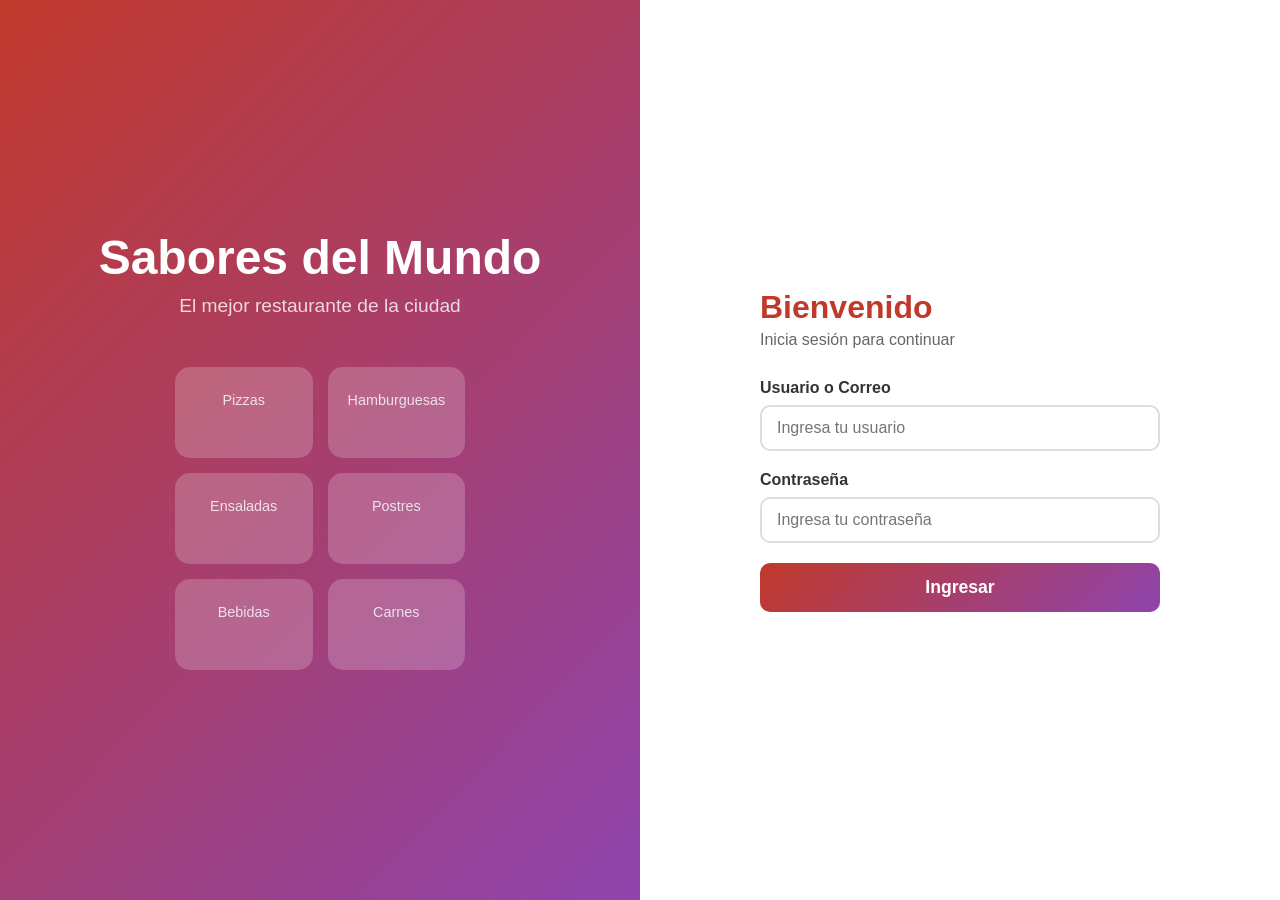
==== pages/dashboard.html @ 86a3babf "Nathalia Osorio [codigos de js y html]" ====
<!DOCTYPE html>
<html lang="es">
<head>
    <meta charset="UTF-8">
    <meta name="viewport" content="width=device-width, initial-scale=1.0">
    <title>Sabores del Mundo - Dashboard</title>
    <link rel="stylesheet" href="../css/styles.css">
</head>
<body>

    <!-- Navbar -->
    <nav class="navbar">
        <a class="navbar-brand" href="dashboard.html">Sabores del Mundo</a>
        <ul class="navbar-nav">
            <li><a href="dashboard.html" class="active">Inicio</a></li>
            <li><a href="mesas.html">Mesas</a></li>
            <li><a href="reservas.html">Reservas</a></li>
            <li><a href="productos.html">Productos</a></li>
            <li><a href="pedidos.html">Pedidos</a></li>
        </ul>
        <button class="btn-logout" onclick="logout()">Cerrar Sesión</button>
    </nav>

    <!-- Contenido principal -->
    <div class="main-content">
        <div class="page-header">
            <h2 id="bienvenida">Bienvenido</h2>
            <p>Panel de administración del restaurante</p>
        </div>

        <!-- Estadísticas -->
        <div class="dashboard-stats">
            <div class="stat-card">
                <div class="icon">🪑</div>
                <h3 id="totalMesas">0</h3>
                <p>Mesas disponibles</p>
            </div>
            <div class="stat-card">
                <div class="icon">📋</div>
                <h3 id="totalReservas">0</h3>
                <p>Reservas pendientes</p>
            </div>
            <div class="stat-card">
                <div class="icon">🍽️</div>
                <h3 id="totalProductos">0</h3>
                <p>Productos en menú</p>
            </div>
            <div class="stat-card">
                <div class="icon">🛒</div>
                <h3 id="totalPedidos">0</h3>
                <p>Pedidos activos</p>
            </div>
        </div>

        <!-- Accesos rápidos -->
        <div class="cards-grid">
            <div class="card" onclick="window.location.href='mesas.html'" style="cursor:pointer">
                <h3>Gestión de Mesas</h3>
                <p>Administra las mesas del restaurante, cambia estados y capacidades.</p>
            </div>
            <div class="card" onclick="window.location.href='reservas.html'" style="cursor:pointer">
                <h3>Gestión de Reservas</h3>
                <p>Registra y administra las reservas de los clientes.</p>
            </div>
            <div class="card" onclick="window.location.href='productos.html'" style="cursor:pointer">
                <h3>Gestión de Productos</h3>
                <p>Administra el menú del restaurante y sus categorías.</p>
            </div>
            <div class="card" onclick="window.location.href='pedidos.html'" style="cursor:pointer">
                <h3>Gestión de Pedidos</h3>
                <p>Registra y administra los pedidos de las mesas.</p>
            </div>
        </div>
    </div>

    <script src="../js/auth.js"></script>
    <script src="../js/dashboard.js"></script>
</body>
</html>
---- css/styles.css ----
/* Estilos generales */
* {
    margin: 0;
    padding: 0;
    box-sizing: border-box;
    font-family: 'Segoe UI', Tahoma, Geneva, Verdana, sans-serif;
}

body {
    background-color: #ffffff;
    min-height: 100vh;
}

/* Animaciones */
@keyframes fadeIn {
    from { opacity: 0; transform: translateY(-20px); }
    to { opacity: 1; transform: translateY(0); }
}

@keyframes slideIn {
    from { opacity: 0; transform: translateX(-30px); }
    to { opacity: 1; transform: translateX(0); }
}

@keyframes pulse {
    0% { transform: scale(1); }
    50% { transform: scale(1.05); }
    100% { transform: scale(1); }
}

@keyframes float {
    0% { transform: translateY(0px); }
    50% { transform: translateY(-10px); }
    100% { transform: translateY(0px); }
}

@keyframes spin {
    from { transform: rotate(0deg); }
    to { transform: rotate(360deg); }
}

/* Login */
.login-container {
    display: flex;
    min-height: 100vh;
}

.login-left {
    flex: 1;
    background: linear-gradient(135deg, #c0392b, #8e44ad);
    display: flex;
    flex-direction: column;
    justify-content: center;
    align-items: center;
    padding: 40px;
    animation: fadeIn 1s ease;
}

.login-left h1 {
    color: white;
    font-size: 3rem;
    text-align: center;
    margin-bottom: 10px;
    animation: float 3s ease-in-out infinite;
}

.login-left p {
    color: rgba(255,255,255,0.8);
    font-size: 1.2rem;
    text-align: center;
    margin-bottom: 30px;
}

.food-grid {
    display: grid;
    grid-template-columns: repeat(2, 1fr);
    gap: 15px;
    margin-top: 20px;
}

.food-item {
    background: rgba(255,255,255,0.2);
    border-radius: 15px;
    padding: 20px;
    text-align: center;
    color: white;
    font-size: 2rem;
    animation: pulse 2s ease-in-out infinite;
    cursor: pointer;
    transition: transform 0.3s;
}

.food-item:hover {
    transform: scale(1.1);
    background: rgba(255,255,255,0.3);
}

.food-item p {
    font-size: 0.9rem;
    margin-top: 5px;
}

.login-right {
    flex: 1;
    display: flex;
    justify-content: center;
    align-items: center;
    padding: 40px;
    animation: slideIn 1s ease;
}

.login-box {
    width: 100%;
    max-width: 400px;
}

.login-box h2 {
    color: #c0392b;
    font-size: 2rem;
    margin-bottom: 5px;
}

.login-box p {
    color: #666;
    margin-bottom: 30px;
}

.form-group {
    margin-bottom: 20px;
}

.form-group label {
    display: block;
    color: #333;
    font-weight: 600;
    margin-bottom: 8px;
}

.form-group input {
    width: 100%;
    padding: 12px 15px;
    border: 2px solid #ddd;
    border-radius: 10px;
    font-size: 1rem;
    transition: border-color 0.3s;
    outline: none;
}

.form-group input:focus {
    border-color: #c0392b;
}

.btn-primary {
    width: 100%;
    padding: 14px;
    background: linear-gradient(135deg, #c0392b, #8e44ad);
    color: white;
    border: none;
    border-radius: 10px;
    font-size: 1.1rem;
    font-weight: 600;
    cursor: pointer;
    transition: transform 0.3s, box-shadow 0.3s;
    animation: pulse 2s ease-in-out infinite;
}

.btn-primary:hover {
    transform: translateY(-2px);
    box-shadow: 0 5px 15px rgba(192, 57, 43, 0.4);
}

/* Mensajes */
.mensaje-exito {
    background: #2ecc71;
    color: white;
    padding: 12px;
    border-radius: 10px;
    margin-bottom: 15px;
    animation: fadeIn 0.5s ease;
    text-align: center;
}

.mensaje-error {
    background: #e74c3c;
    color: white;
    padding: 12px;
    border-radius: 10px;
    margin-bottom: 15px;
    animation: fadeIn 0.5s ease;
    text-align: center;
}

/* Navbar */
.navbar {
    background: linear-gradient(135deg, #c0392b, #8e44ad);
    padding: 15px 30px;
    display: flex;
    justify-content: space-between;
    align-items: center;
    box-shadow: 0 2px 10px rgba(0,0,0,0.2);
    position: sticky;
    top: 0;
    z-index: 100;
}

.navbar-brand {
    color: white;
    font-size: 1.5rem;
    font-weight: 700;
    text-decoration: none;
}

.navbar-nav {
    display: flex;
    gap: 10px;
    list-style: none;
}

.navbar-nav a {
    color: rgba(255,255,255,0.8);
    text-decoration: none;
    padding: 8px 15px;
    border-radius: 8px;
    transition: all 0.3s;
    font-weight: 500;
}

.navbar-nav a:hover, .navbar-nav a.active {
    background: rgba(255,255,255,0.2);
    color: white;
}

.btn-logout {
    background: #f39c12;
    color: white;
    border: none;
    padding: 8px 20px;
    border-radius: 8px;
    cursor: pointer;
    font-weight: 600;
    transition: all 0.3s;
}

.btn-logout:hover {
    background: #e67e22;
    transform: translateY(-2px);
}

/* Contenido principal */
.main-content {
    padding: 30px;
    animation: fadeIn 0.5s ease;
}

.page-header {
    margin-bottom: 25px;
}

.page-header h2 {
    color: #c0392b;
    font-size: 1.8rem;
}

.page-header p {
    color: #666;
}

/* Cards */
.cards-grid {
    display: grid;
    grid-template-columns: repeat(auto-fill, minmax(280px, 1fr));
    gap: 20px;
    margin-bottom: 30px;
}

.card {
    background: white;
    border-radius: 15px;
    padding: 20px;
    box-shadow: 0 3px 15px rgba(0,0,0,0.1);
    transition: transform 0.3s, box-shadow 0.3s;
    animation: fadeIn 0.5s ease;
    border-left: 4px solid #c0392b;
}

.card:hover {
    transform: translateY(-5px);
    box-shadow: 0 8px 25px rgba(0,0,0,0.15);
}

.card h3 {
    color: #333;
    margin-bottom: 10px;
}

.card p {
    color: #666;
    font-size: 0.9rem;
    margin-bottom: 5px;
}

/* Badges de estado */
.badge {
    display: inline-block;
    padding: 4px 12px;
    border-radius: 20px;
    font-size: 0.8rem;
    font-weight: 600;
    margin-top: 8px;
}

.badge-disponible { background: #2ecc71; color: white; }
.badge-reservada { background: #f39c12; color: white; }
.badge-ocupada { background: #e74c3c; color: white; }
.badge-fuera_servicio { background: #95a5a6; color: white; }
.badge-pendiente { background: #f39c12; color: white; }
.badge-confirmada { background: #2ecc71; color: white; }
.badge-cancelada { background: #e74c3c; color: white; }
.badge-finalizada { background: #8e44ad; color: white; }
.badge-en_preparacion { background: #3498db; color: white; }
.badge-entregado { background: #2ecc71; color: white; }
.badge-pagado { background: #8e44ad; color: white; }

/* Botones de acción */
.card-actions {
    display: flex;
    gap: 8px;
    margin-top: 15px;
}

.btn-edit {
    background: #f39c12;
    color: white;
    border: none;
    padding: 6px 14px;
    border-radius: 8px;
    cursor: pointer;
    font-size: 0.85rem;
    transition: all 0.3s;
}

.btn-edit:hover {
    background: #e67e22;
    transform: translateY(-2px);
}

.btn-delete {
    background: #e74c3c;
    color: white;
    border: none;
    padding: 6px 14px;
    border-radius: 8px;
    cursor: pointer;
    font-size: 0.85rem;
    transition: all 0.3s;
}

.btn-delete:hover {
    background: #c0392b;
    transform: translateY(-2px);
}

.btn-success {
    background: #2ecc71;
    color: white;
    border: none;
    padding: 6px 14px;
    border-radius: 8px;
    cursor: pointer;
    font-size: 0.85rem;
    transition: all 0.3s;
}

.btn-success:hover {
    background: #27ae60;
    transform: translateY(-2px);
}

/* Formularios */
.form-container {
    background: white;
    border-radius: 15px;
    padding: 25px;
    box-shadow: 0 3px 15px rgba(0,0,0,0.1);
    margin-bottom: 30px;
    animation: slideIn 0.5s ease;
}

.form-container h3 {
    color: #c0392b;
    margin-bottom: 20px;
    font-size: 1.3rem;
}

.form-row {
    display: grid;
    grid-template-columns: repeat(auto-fit, minmax(200px, 1fr));
    gap: 15px;
    margin-bottom: 15px;
}

.form-group select {
    width: 100%;
    padding: 12px 15px;
    border: 2px solid #ddd;
    border-radius: 10px;
    font-size: 1rem;
    transition: border-color 0.3s;
    outline: none;
    background: white;
}

.form-group select:focus {
    border-color: #c0392b;
}

.form-group textarea {
    width: 100%;
    padding: 12px 15px;
    border: 2px solid #ddd;
    border-radius: 10px;
    font-size: 1rem;
    transition: border-color 0.3s;
    outline: none;
    resize: vertical;
}

.form-group textarea:focus {
    border-color: #c0392b;
}

.btn-secondary {
    padding: 10px 20px;
    background: #95a5a6;
    color: white;
    border: none;
    border-radius: 10px;
    cursor: pointer;
    font-size: 1rem;
    transition: all 0.3s;
    margin-right: 10px;
}

.btn-secondary:hover {
    background: #7f8c8d;
}

/* Dashboard */
.dashboard-stats {
    display: grid;
    grid-template-columns: repeat(auto-fit, minmax(200px, 1fr));
    gap: 20px;
    margin-bottom: 30px;
}

.stat-card {
    background: white;
    border-radius: 15px;
    padding: 25px;
    text-align: center;
    box-shadow: 0 3px 15px rgba(0,0,0,0.1);
    animation: fadeIn 0.5s ease;
    transition: transform 0.3s;
}

.stat-card:hover {
    transform: translateY(-5px);
}

.stat-card .icon {
    font-size: 2.5rem;
    margin-bottom: 10px;
    animation: float 3s ease-in-out infinite;
}

.stat-card h3 {
    font-size: 2rem;
    font-weight: 700;
    margin-bottom: 5px;
}

.stat-card p {
    color: #666;
    font-size: 0.9rem;
}

.stat-card:nth-child(1) { border-top: 4px solid #c0392b; }
.stat-card:nth-child(1) h3 { color: #c0392b; }
.stat-card:nth-child(2) { border-top: 4px solid #27ae60; }
.stat-card:nth-child(2) h3 { color: #27ae60; }
.stat-card:nth-child(3) { border-top: 4px solid #f39c12; }
.stat-card:nth-child(3) h3 { color: #f39c12; }
.stat-card:nth-child(4) { border-top: 4px solid #8e44ad; }
.stat-card:nth-child(4) h3 { color: #8e44ad; }

/* Loading */
.loading {
    text-align: center;
    padding: 40px;
    color: #666;
}

.spinner {
    width: 40px;
    height: 40px;
    border: 4px solid #ddd;
    border-top: 4px solid #c0392b;
    border-radius: 50%;
    animation: spin 1s linear infinite;
    margin: 0 auto 15px;
}

/* Modal */
.modal-overlay {
    display: none;
    position: fixed;
    top: 0;
    left: 0;
    width: 100%;
    height: 100%;
    background: rgba(0,0,0,0.5);
    z-index: 1000;
    justify-content: center;
    align-items: center;
}

.modal-overlay.active {
    display: flex;
}

.modal {
    background: white;
    border-radius: 15px;
    padding: 30px;
    width: 90%;
    max-width: 500px;
    animation: fadeIn 0.3s ease;
}

.modal h3 {
    color: #c0392b;
    margin-bottom: 20px;
}

.modal-actions {
    display: flex;
    justify-content: flex-end;
    gap: 10px;
    margin-top: 20px;
}

/* Filtros */
.filtros {
    background: white;
    border-radius: 15px;
    padding: 20px;
    box-shadow: 0 3px 15px rgba(0,0,0,0.1);
    margin-bottom: 20px;
    display: flex;
    gap: 15px;
    flex-wrap: wrap;
    align-items: flex-end;
}

.filtros .form-group {
    margin-bottom: 0;
    flex: 1;
    min-width: 150px;
}
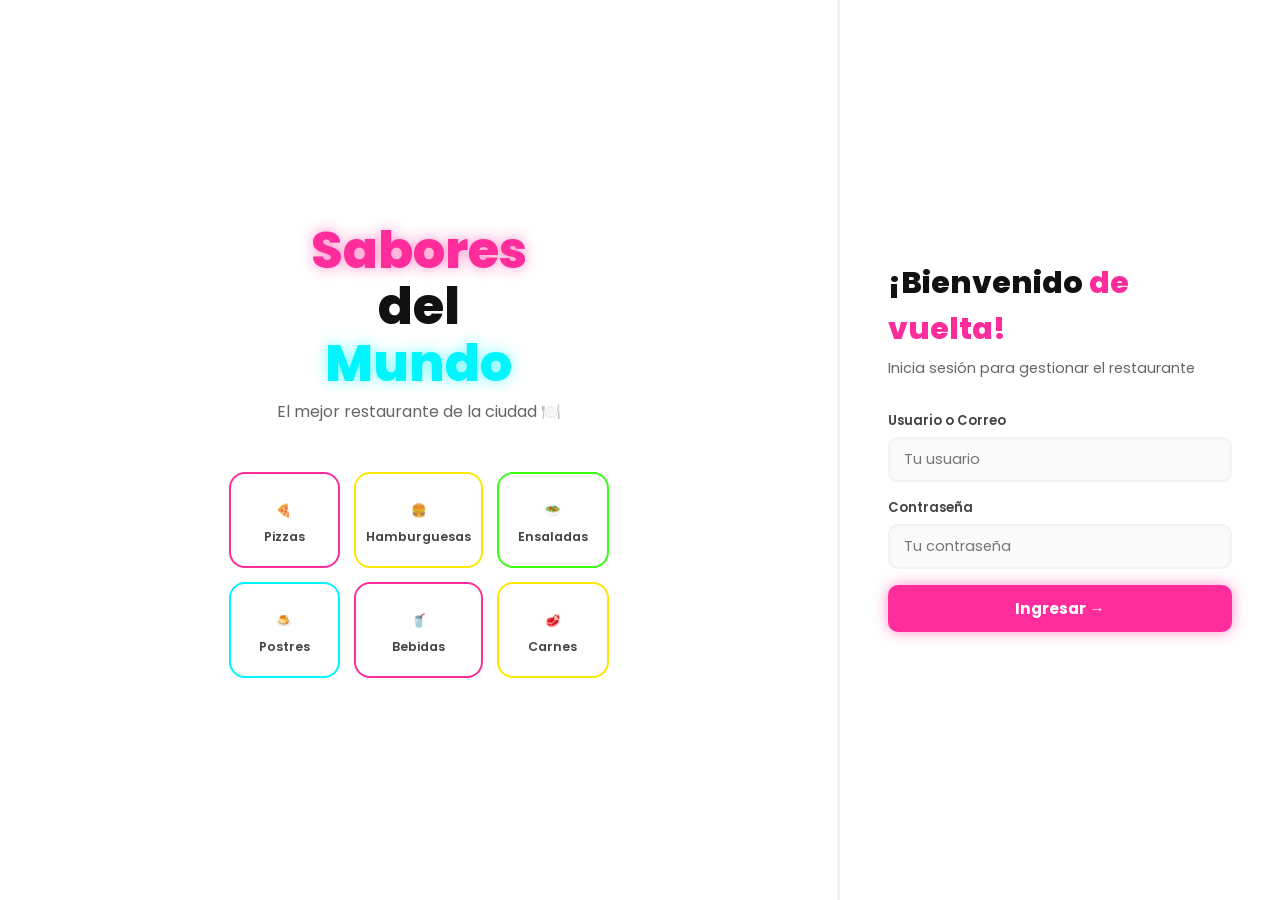
==== commit 6a8f210d: "Nathalia Osorio [Rediseño]" ====
--- a/pages/dashboard.html
+++ b/pages/dashboard.html
@@ -8,72 +8,73 @@
 </head>
 <body>
 
-    <!-- Navbar -->
     <nav class="navbar">
-        <a class="navbar-brand" href="dashboard.html">Sabores del Mundo</a>
+        <a class="navbar-brand" href="dashboard.html"><span>Sabores</span> del Mundo</a>
         <ul class="navbar-nav">
-            <li><a href="dashboard.html" class="active">Inicio</a></li>
+            <li><a href="dashboard.html" class="activo">Inicio</a></li>
             <li><a href="mesas.html">Mesas</a></li>
             <li><a href="reservas.html">Reservas</a></li>
             <li><a href="productos.html">Productos</a></li>
             <li><a href="pedidos.html">Pedidos</a></li>
         </ul>
-        <button class="btn-logout" onclick="logout()">Cerrar Sesión</button>
+        <button class="btn-logout" id="btnCerrarSesion">Cerrar sesión</button>
     </nav>
 
-    <!-- Contenido principal -->
     <div class="main-content">
+
         <div class="page-header">
-            <h2 id="bienvenida">Bienvenido</h2>
+            <h2 id="bienvenida">Bienvenido 👋</h2>
             <p>Panel de administración del restaurante</p>
         </div>
 
-        <!-- Estadísticas -->
         <div class="dashboard-stats">
             <div class="stat-card">
-                <div class="icon">🪑</div>
-                <h3 id="totalMesas">0</h3>
-                <p>Mesas disponibles</p>
+                <div class="icono">🪑</div>
+                <div class="numero" id="totalMesas">—</div>
+                <div class="etiqueta">Mesas disponibles</div>
             </div>
             <div class="stat-card">
-                <div class="icon">📋</div>
-                <h3 id="totalReservas">0</h3>
-                <p>Reservas pendientes</p>
+                <div class="icono">📋</div>
+                <div class="numero" id="totalReservas">—</div>
+                <div class="etiqueta">Reservas pendientes</div>
             </div>
             <div class="stat-card">
-                <div class="icon">🍽️</div>
-                <h3 id="totalProductos">0</h3>
-                <p>Productos en menú</p>
+                <div class="icono">🍽️</div>
+                <div class="numero" id="totalProductos">—</div>
+                <div class="etiqueta">Productos en menú</div>
             </div>
             <div class="stat-card">
-                <div class="icon">🛒</div>
-                <h3 id="totalPedidos">0</h3>
-                <p>Pedidos activos</p>
+                <div class="icono">🛒</div>
+                <div class="numero" id="totalPedidos">—</div>
+                <div class="etiqueta">Pedidos activos</div>
             </div>
         </div>
 
-        <!-- Accesos rápidos -->
         <div class="cards-grid">
-            <div class="card" onclick="window.location.href='mesas.html'" style="cursor:pointer">
+            <a class="quick-card" href="mesas.html">
+                <div class="qc-icono">🪑</div>
                 <h3>Gestión de Mesas</h3>
-                <p>Administra las mesas del restaurante, cambia estados y capacidades.</p>
-            </div>
-            <div class="card" onclick="window.location.href='reservas.html'" style="cursor:pointer">
+                <p>Administra las mesas, cambia estados y capacidades.</p>
+            </a>
+            <a class="quick-card" href="reservas.html">
+                <div class="qc-icono">📋</div>
                 <h3>Gestión de Reservas</h3>
-                <p>Registra y administra las reservas de los clientes.</p>
-            </div>
-            <div class="card" onclick="window.location.href='productos.html'" style="cursor:pointer">
+                <p>Registra y administra reservas de los clientes.</p>
+            </a>
+            <a class="quick-card" href="productos.html">
+                <div class="qc-icono">🍽️</div>
                 <h3>Gestión de Productos</h3>
-                <p>Administra el menú del restaurante y sus categorías.</p>
-            </div>
-            <div class="card" onclick="window.location.href='pedidos.html'" style="cursor:pointer">
+                <p>Administra el menú del restaurante y categorías.</p>
+            </a>
+            <a class="quick-card" href="pedidos.html">
+                <div class="qc-icono">🛒</div>
                 <h3>Gestión de Pedidos</h3>
-                <p>Registra y administra los pedidos de las mesas.</p>
-            </div>
+                <p>Registra y administra pedidos de las mesas.</p>
+            </a>
         </div>
+
     </div>
 
-    <script src="../js/auth.js"></script>
     <script src="../js/dashboard.js"></script>
 </body>
-</html>
+</html>
--- a/css/styles.css
+++ b/css/styles.css
@@ -1,569 +1,560 @@
-/* Estilos generales */
-* {
-    margin: 0;
-    padding: 0;
-    box-sizing: border-box;
-    font-family: 'Segoe UI', Tahoma, Geneva, Verdana, sans-serif;
+@import url('https://fonts.googleapis.com/css2?family=Poppins:wght@400;600;700;800&display=swap');
+
+/* ===== VARIABLES ===== */
+:root {
+  --rosa:     #FF2D9B;
+  --amarillo: #FFE600;
+  --verde:    #39FF14;
+  --azul:     #00F5FF;
+  --blanco:   #FFFFFF;
+  --gris-claro: #F2F2F2;
+  --gris-texto: #666666;
+  --texto:    #111111;
+  --sombra-rosa:     0 0 14px #FF2D9B88;
+  --sombra-amarillo: 0 0 14px #FFE60088;
+  --sombra-verde:    0 0 14px #39FF1488;
+  --sombra-azul:     0 0 14px #00F5FF88;
+}
+
+/* ===== RESET ===== */
+*, *::before, *::after {
+  margin: 0;
+  padding: 0;
+  box-sizing: border-box;
 }
 
 body {
-    background-color: #ffffff;
-    min-height: 100vh;
-}
-
-/* Animaciones */
-@keyframes fadeIn {
-    from { opacity: 0; transform: translateY(-20px); }
-    to { opacity: 1; transform: translateY(0); }
-}
-
-@keyframes slideIn {
-    from { opacity: 0; transform: translateX(-30px); }
-    to { opacity: 1; transform: translateX(0); }
-}
-
-@keyframes pulse {
-    0% { transform: scale(1); }
-    50% { transform: scale(1.05); }
-    100% { transform: scale(1); }
-}
-
-@keyframes float {
-    0% { transform: translateY(0px); }
-    50% { transform: translateY(-10px); }
-    100% { transform: translateY(0px); }
-}
-
-@keyframes spin {
-    from { transform: rotate(0deg); }
-    to { transform: rotate(360deg); }
-}
-
-/* Login */
-.login-container {
-    display: flex;
-    min-height: 100vh;
-}
-
-.login-left {
-    flex: 1;
-    background: linear-gradient(135deg, #c0392b, #8e44ad);
-    display: flex;
-    flex-direction: column;
-    justify-content: center;
-    align-items: center;
-    padding: 40px;
-    animation: fadeIn 1s ease;
-}
-
-.login-left h1 {
-    color: white;
-    font-size: 3rem;
-    text-align: center;
-    margin-bottom: 10px;
-    animation: float 3s ease-in-out infinite;
-}
-
-.login-left p {
-    color: rgba(255,255,255,0.8);
-    font-size: 1.2rem;
-    text-align: center;
-    margin-bottom: 30px;
+  font-family: 'Poppins', sans-serif;
+  background-color: var(--blanco);
+  color: var(--texto);
+  min-height: 100vh;
+}
+
+/* ===== NAVBAR ===== */
+.navbar {
+  display: flex;
+  align-items: center;
+  gap: 12px;
+  padding: 0 32px;
+  height: 64px;
+  background-color: var(--blanco);
+  border-bottom: 3px solid var(--rosa);
+  box-shadow: 0 2px 16px #FF2D9B22;
+  position: sticky;
+  top: 0;
+  z-index: 100;
+}
+
+.navbar-brand {
+  font-size: 1.25rem;
+  font-weight: 800;
+  text-decoration: none;
+  color: var(--texto);
+  margin-right: auto;
+}
+
+.navbar-brand span {
+  color: var(--rosa);
+  text-shadow: var(--sombra-rosa);
+}
+
+.navbar-nav {
+  list-style: none;
+  display: flex;
+  gap: 4px;
+}
+
+.navbar-nav a {
+  text-decoration: none;
+  color: var(--texto);
+  font-weight: 600;
+  font-size: 0.85rem;
+  padding: 6px 14px;
+  border-radius: 20px;
+  transition: background-color 0.2s, color 0.2s, box-shadow 0.2s;
+}
+
+.navbar-nav a:hover,
+.navbar-nav a.activo {
+  background-color: var(--rosa);
+  color: var(--blanco);
+  box-shadow: var(--sombra-rosa);
+}
+
+.btn-logout {
+  border: 2px solid var(--azul);
+  background-color: transparent;
+  color: var(--azul);
+  font-family: 'Poppins', sans-serif;
+  font-weight: 700;
+  font-size: 0.82rem;
+  padding: 6px 16px;
+  border-radius: 20px;
+  cursor: pointer;
+  transition: background-color 0.2s, color 0.2s, box-shadow 0.2s;
+}
+
+.btn-logout:hover {
+  background-color: var(--azul);
+  color: var(--blanco);
+  box-shadow: var(--sombra-azul);
+}
+
+/* ===== CONTENIDO PRINCIPAL ===== */
+.main-content {
+  max-width: 1200px;
+  margin: 0 auto;
+  padding: 36px 24px;
+}
+
+.page-header {
+  margin-bottom: 32px;
+}
+
+.page-header h2 {
+  font-size: 2rem;
+  font-weight: 800;
+}
+
+.page-header p {
+  font-size: 0.95rem;
+  color: var(--gris-texto);
+  margin-top: 4px;
+}
+
+/* ===== LAYOUT DOS COLUMNAS ===== */
+.layout-2col {
+  display: grid;
+  grid-template-columns: 360px 1fr;
+  gap: 28px;
+  align-items: start;
+}
+
+/* ===== GRILLA DE TARJETAS ===== */
+.cards-grid {
+  display: grid;
+  grid-template-columns: repeat(auto-fill, minmax(260px, 1fr));
+  gap: 20px;
+}
+
+/* ===== TARJETA GENÉRICA ===== */
+.card {
+  background-color: var(--blanco);
+  border: 2px solid var(--gris-claro);
+  border-radius: 16px;
+  padding: 22px 20px;
+  transition: border-color 0.22s, box-shadow 0.22s, transform 0.22s;
+}
+
+.card:hover {
+  border-color: var(--rosa);
+  box-shadow: var(--sombra-rosa);
+  transform: translateY(-2px);
+}
+
+.card h3 {
+  font-size: 1rem;
+  font-weight: 700;
+  margin-bottom: 6px;
+}
+
+.card p {
+  font-size: 0.85rem;
+  color: #555;
+  margin-bottom: 4px;
+}
+
+.card-actions {
+  display: flex;
+  gap: 8px;
+  margin-top: 14px;
+}
+
+/* ===== ESTADÍSTICAS DASHBOARD ===== */
+.dashboard-stats {
+  display: grid;
+  grid-template-columns: repeat(auto-fit, minmax(200px, 1fr));
+  gap: 20px;
+  margin-bottom: 36px;
+}
+
+.stat-card {
+  background-color: var(--blanco);
+  border: 2px solid var(--gris-claro);
+  border-radius: 16px;
+  padding: 28px 20px;
+  text-align: center;
+  transition: box-shadow 0.25s;
+}
+
+.stat-card:nth-child(1) { border-color: var(--rosa); }
+.stat-card:nth-child(2) { border-color: var(--amarillo); }
+.stat-card:nth-child(3) { border-color: var(--verde); }
+.stat-card:nth-child(4) { border-color: var(--azul); }
+
+.stat-card:nth-child(1):hover { box-shadow: var(--sombra-rosa); }
+.stat-card:nth-child(2):hover { box-shadow: var(--sombra-amarillo); }
+.stat-card:nth-child(3):hover { box-shadow: var(--sombra-verde); }
+.stat-card:nth-child(4):hover { box-shadow: var(--sombra-azul); }
+
+.stat-card .icono {
+  font-size: 2.4rem;
+  margin-bottom: 10px;
+}
+
+.stat-card .numero {
+  font-size: 2.2rem;
+  font-weight: 800;
+}
+
+.stat-card .etiqueta {
+  font-size: 0.85rem;
+  color: var(--gris-texto);
+  margin-top: 4px;
+}
+
+/* ===== ACCESOS RÁPIDOS DASHBOARD ===== */
+.quick-card {
+  display: block;
+  text-decoration: none;
+  color: var(--texto);
+  border: 2px solid var(--gris-claro);
+  border-radius: 16px;
+  padding: 24px 20px;
+  transition: border-color 0.22s, box-shadow 0.22s, transform 0.22s;
+}
+
+.quick-card:hover {
+  transform: translateY(-2px);
+}
+
+.quick-card:nth-child(1):hover { border-color: var(--rosa);     box-shadow: var(--sombra-rosa); }
+.quick-card:nth-child(2):hover { border-color: var(--amarillo); box-shadow: var(--sombra-amarillo); }
+.quick-card:nth-child(3):hover { border-color: var(--verde);    box-shadow: var(--sombra-verde); }
+.quick-card:nth-child(4):hover { border-color: var(--azul);     box-shadow: var(--sombra-azul); }
+
+.quick-card .qc-icono {
+  font-size: 2rem;
+  margin-bottom: 10px;
+}
+
+.quick-card h3 {
+  font-size: 1rem;
+  font-weight: 700;
+  margin-bottom: 6px;
+}
+
+.quick-card p {
+  font-size: 0.83rem;
+  color: var(--gris-texto);
+}
+
+/* ===== PANEL / FORMULARIO ===== */
+.panel {
+  background-color: var(--blanco);
+  border: 2px solid var(--gris-claro);
+  border-radius: 16px;
+  padding: 28px 24px;
+}
+
+.panel h3 {
+  font-size: 1.1rem;
+  font-weight: 700;
+  margin-bottom: 20px;
+  padding-bottom: 10px;
+  border-bottom: 2px solid var(--gris-claro);
+}
+
+.form-group {
+  margin-bottom: 16px;
+}
+
+.form-group label {
+  display: block;
+  font-size: 0.82rem;
+  font-weight: 600;
+  color: #444;
+  margin-bottom: 6px;
+}
+
+.form-group input,
+.form-group select,
+.form-group textarea {
+  width: 100%;
+  padding: 10px 14px;
+  border: 2px solid var(--gris-claro);
+  border-radius: 10px;
+  font-family: 'Poppins', sans-serif;
+  font-size: 0.9rem;
+  background-color: #FAFAFA;
+  color: var(--texto);
+  outline: none;
+  transition: border-color 0.2s, box-shadow 0.2s;
+}
+
+.form-group input:focus,
+.form-group select:focus,
+.form-group textarea:focus {
+  border-color: var(--rosa);
+  background-color: var(--blanco);
+  box-shadow: var(--sombra-rosa);
+}
+
+.form-group textarea {
+  resize: vertical;
+  min-height: 80px;
+}
+
+/* ===== BOTONES ===== */
+.btn-primario {
+  display: block;
+  width: 100%;
+  padding: 12px;
+  background-color: var(--rosa);
+  color: var(--blanco);
+  border: none;
+  border-radius: 10px;
+  font-family: 'Poppins', sans-serif;
+  font-weight: 700;
+  font-size: 0.95rem;
+  cursor: pointer;
+  box-shadow: var(--sombra-rosa);
+  transition: filter 0.2s, transform 0.2s;
+  margin-bottom: 8px;
+}
+
+.btn-primario:hover {
+  filter: brightness(1.1);
+  transform: translateY(-1px);
+}
+
+.btn-secundario {
+  display: block;
+  width: 100%;
+  padding: 10px;
+  background-color: transparent;
+  color: var(--texto);
+  border: 2px solid var(--gris-claro);
+  border-radius: 10px;
+  font-family: 'Poppins', sans-serif;
+  font-weight: 600;
+  font-size: 0.88rem;
+  cursor: pointer;
+  transition: border-color 0.2s, color 0.2s;
+}
+
+.btn-secundario:hover {
+  border-color: var(--azul);
+  color: var(--azul);
+}
+
+.btn-editar {
+  padding: 6px 14px;
+  background-color: var(--amarillo);
+  color: var(--texto);
+  border: none;
+  border-radius: 8px;
+  font-family: 'Poppins', sans-serif;
+  font-weight: 700;
+  font-size: 0.8rem;
+  cursor: pointer;
+  box-shadow: var(--sombra-amarillo);
+  transition: filter 0.2s;
+}
+
+.btn-editar:hover {
+  filter: brightness(1.08);
+}
+
+.btn-eliminar {
+  padding: 6px 14px;
+  background-color: transparent;
+  color: var(--rosa);
+  border: 2px solid var(--rosa);
+  border-radius: 8px;
+  font-family: 'Poppins', sans-serif;
+  font-weight: 700;
+  font-size: 0.8rem;
+  cursor: pointer;
+  transition: background-color 0.2s, color 0.2s, box-shadow 0.2s;
+}
+
+.btn-eliminar:hover {
+  background-color: var(--rosa);
+  color: var(--blanco);
+  box-shadow: var(--sombra-rosa);
+}
+
+/* ===== BADGES ===== */
+.badge {
+  display: inline-block;
+  padding: 3px 12px;
+  border-radius: 20px;
+  font-size: 0.76rem;
+  font-weight: 700;
+  margin-top: 8px;
+}
+
+.badge-disponible  { background-color: var(--verde);    color: #111; box-shadow: var(--sombra-verde); }
+.badge-confirmada  { background-color: var(--verde);    color: #111; box-shadow: var(--sombra-verde); }
+.badge-ocupada     { background-color: var(--rosa);     color: #fff; box-shadow: var(--sombra-rosa); }
+.badge-cancelada   { background-color: var(--rosa);     color: #fff; box-shadow: var(--sombra-rosa); }
+.badge-pendiente   { background-color: var(--amarillo); color: #111; box-shadow: var(--sombra-amarillo); }
+.badge-reservada   { background-color: var(--amarillo); color: #111; box-shadow: var(--sombra-amarillo); }
+.badge-mantenimiento { background-color: var(--azul);  color: #111; box-shadow: var(--sombra-azul); }
+.badge-preparacion { background-color: var(--azul);    color: #111; box-shadow: var(--sombra-azul); }
+.badge-entregado   { background-color: var(--verde);   color: #111; box-shadow: var(--sombra-verde); }
+
+/* ===== MENSAJES ===== */
+.mensaje-exito {
+  padding: 12px 16px;
+  background-color: #EFFFED;
+  border: 2px solid var(--verde);
+  border-radius: 10px;
+  color: #1a7a00;
+  font-size: 0.88rem;
+  font-weight: 600;
+  margin-bottom: 16px;
+}
+
+.mensaje-error {
+  padding: 12px 16px;
+  background-color: #FFF0F5;
+  border: 2px solid var(--rosa);
+  border-radius: 10px;
+  color: var(--rosa);
+  font-size: 0.88rem;
+  font-weight: 600;
+  margin-bottom: 16px;
+}
+
+/* ===== ZONA FILTROS ===== */
+.filtros {
+  display: flex;
+  gap: 10px;
+  margin-bottom: 20px;
+  flex-wrap: wrap;
+}
+
+.filtros select,
+.filtros input {
+  padding: 8px 14px;
+  border: 2px solid var(--gris-claro);
+  border-radius: 10px;
+  font-family: 'Poppins', sans-serif;
+  font-size: 0.85rem;
+  background-color: #FAFAFA;
+  outline: none;
+  transition: border-color 0.2s, box-shadow 0.2s;
+}
+
+.filtros select:focus,
+.filtros input:focus {
+  border-color: var(--azul);
+  box-shadow: var(--sombra-azul);
+}
+
+/* ===== LOGIN ===== */
+.login-wrap {
+  display: flex;
+  min-height: 100vh;
+}
+
+.login-izquierda {
+  flex: 1;
+  display: flex;
+  flex-direction: column;
+  justify-content: center;
+  align-items: center;
+  padding: 60px 40px;
+  border-right: 3px solid var(--gris-claro);
+}
+
+.login-logo {
+  font-size: 3.2rem;
+  font-weight: 800;
+  text-align: center;
+  line-height: 1.1;
+  margin-bottom: 8px;
+}
+
+.login-logo .neon-rosa { color: var(--rosa);    text-shadow: var(--sombra-rosa); }
+.login-logo .neon-azul { color: var(--azul);    text-shadow: var(--sombra-azul); }
+
+.login-subtitulo {
+  color: var(--gris-texto);
+  font-size: 1rem;
+  text-align: center;
+  margin-bottom: 48px;
 }
 
 .food-grid {
-    display: grid;
-    grid-template-columns: repeat(2, 1fr);
-    gap: 15px;
-    margin-top: 20px;
+  display: grid;
+  grid-template-columns: repeat(3, 1fr);
+  gap: 14px;
+  width: 100%;
+  max-width: 380px;
 }
 
 .food-item {
-    background: rgba(255,255,255,0.2);
-    border-radius: 15px;
-    padding: 20px;
-    text-align: center;
-    color: white;
-    font-size: 2rem;
-    animation: pulse 2s ease-in-out infinite;
-    cursor: pointer;
-    transition: transform 0.3s;
-}
+  border-radius: 16px;
+  padding: 20px 10px;
+  text-align: center;
+  font-size: 2.2rem;
+  border: 2px solid var(--gris-claro);
+  transition: transform 0.25s;
+}
+
+.food-item:nth-child(1) { border-color: var(--rosa); }
+.food-item:nth-child(2) { border-color: var(--amarillo); }
+.food-item:nth-child(3) { border-color: var(--verde); }
+.food-item:nth-child(4) { border-color: var(--azul); }
+.food-item:nth-child(5) { border-color: var(--rosa); }
+.food-item:nth-child(6) { border-color: var(--amarillo); }
 
 .food-item:hover {
-    transform: scale(1.1);
-    background: rgba(255,255,255,0.3);
+  transform: scale(1.06);
 }
 
 .food-item p {
-    font-size: 0.9rem;
-    margin-top: 5px;
-}
-
-.login-right {
-    flex: 1;
-    display: flex;
-    justify-content: center;
-    align-items: center;
-    padding: 40px;
-    animation: slideIn 1s ease;
-}
-
-.login-box {
-    width: 100%;
-    max-width: 400px;
-}
-
-.login-box h2 {
-    color: #c0392b;
-    font-size: 2rem;
-    margin-bottom: 5px;
-}
-
-.login-box p {
-    color: #666;
-    margin-bottom: 30px;
-}
-
-.form-group {
-    margin-bottom: 20px;
-}
-
-.form-group label {
-    display: block;
-    color: #333;
-    font-weight: 600;
-    margin-bottom: 8px;
-}
-
-.form-group input {
-    width: 100%;
-    padding: 12px 15px;
-    border: 2px solid #ddd;
-    border-radius: 10px;
-    font-size: 1rem;
-    transition: border-color 0.3s;
-    outline: none;
-}
-
-.form-group input:focus {
-    border-color: #c0392b;
-}
-
-.btn-primary {
-    width: 100%;
-    padding: 14px;
-    background: linear-gradient(135deg, #c0392b, #8e44ad);
-    color: white;
-    border: none;
-    border-radius: 10px;
-    font-size: 1.1rem;
-    font-weight: 600;
-    cursor: pointer;
-    transition: transform 0.3s, box-shadow 0.3s;
-    animation: pulse 2s ease-in-out infinite;
-}
-
-.btn-primary:hover {
-    transform: translateY(-2px);
-    box-shadow: 0 5px 15px rgba(192, 57, 43, 0.4);
-}
-
-/* Mensajes */
-.mensaje-exito {
-    background: #2ecc71;
-    color: white;
-    padding: 12px;
-    border-radius: 10px;
-    margin-bottom: 15px;
-    animation: fadeIn 0.5s ease;
-    text-align: center;
-}
-
-.mensaje-error {
-    background: #e74c3c;
-    color: white;
-    padding: 12px;
-    border-radius: 10px;
-    margin-bottom: 15px;
-    animation: fadeIn 0.5s ease;
-    text-align: center;
-}
-
-/* Navbar */
-.navbar {
-    background: linear-gradient(135deg, #c0392b, #8e44ad);
-    padding: 15px 30px;
-    display: flex;
-    justify-content: space-between;
-    align-items: center;
-    box-shadow: 0 2px 10px rgba(0,0,0,0.2);
-    position: sticky;
-    top: 0;
-    z-index: 100;
-}
-
-.navbar-brand {
-    color: white;
-    font-size: 1.5rem;
-    font-weight: 700;
-    text-decoration: none;
-}
-
-.navbar-nav {
-    display: flex;
-    gap: 10px;
-    list-style: none;
-}
-
-.navbar-nav a {
-    color: rgba(255,255,255,0.8);
-    text-decoration: none;
-    padding: 8px 15px;
-    border-radius: 8px;
-    transition: all 0.3s;
-    font-weight: 500;
-}
-
-.navbar-nav a:hover, .navbar-nav a.active {
-    background: rgba(255,255,255,0.2);
-    color: white;
-}
-
-.btn-logout {
-    background: #f39c12;
-    color: white;
-    border: none;
-    padding: 8px 20px;
-    border-radius: 8px;
-    cursor: pointer;
-    font-weight: 600;
-    transition: all 0.3s;
-}
-
-.btn-logout:hover {
-    background: #e67e22;
-    transform: translateY(-2px);
-}
-
-/* Contenido principal */
-.main-content {
-    padding: 30px;
-    animation: fadeIn 0.5s ease;
-}
-
-.page-header {
-    margin-bottom: 25px;
-}
-
-.page-header h2 {
-    color: #c0392b;
-    font-size: 1.8rem;
-}
-
-.page-header p {
-    color: #666;
-}
-
-/* Cards */
-.cards-grid {
-    display: grid;
-    grid-template-columns: repeat(auto-fill, minmax(280px, 1fr));
-    gap: 20px;
-    margin-bottom: 30px;
-}
-
-.card {
-    background: white;
-    border-radius: 15px;
-    padding: 20px;
-    box-shadow: 0 3px 15px rgba(0,0,0,0.1);
-    transition: transform 0.3s, box-shadow 0.3s;
-    animation: fadeIn 0.5s ease;
-    border-left: 4px solid #c0392b;
-}
-
-.card:hover {
-    transform: translateY(-5px);
-    box-shadow: 0 8px 25px rgba(0,0,0,0.15);
-}
-
-.card h3 {
-    color: #333;
-    margin-bottom: 10px;
-}
-
-.card p {
-    color: #666;
-    font-size: 0.9rem;
-    margin-bottom: 5px;
-}
-
-/* Badges de estado */
-.badge {
-    display: inline-block;
-    padding: 4px 12px;
-    border-radius: 20px;
-    font-size: 0.8rem;
-    font-weight: 600;
-    margin-top: 8px;
-}
-
-.badge-disponible { background: #2ecc71; color: white; }
-.badge-reservada { background: #f39c12; color: white; }
-.badge-ocupada { background: #e74c3c; color: white; }
-.badge-fuera_servicio { background: #95a5a6; color: white; }
-.badge-pendiente { background: #f39c12; color: white; }
-.badge-confirmada { background: #2ecc71; color: white; }
-.badge-cancelada { background: #e74c3c; color: white; }
-.badge-finalizada { background: #8e44ad; color: white; }
-.badge-en_preparacion { background: #3498db; color: white; }
-.badge-entregado { background: #2ecc71; color: white; }
-.badge-pagado { background: #8e44ad; color: white; }
-
-/* Botones de acción */
-.card-actions {
-    display: flex;
-    gap: 8px;
-    margin-top: 15px;
-}
-
-.btn-edit {
-    background: #f39c12;
-    color: white;
-    border: none;
-    padding: 6px 14px;
-    border-radius: 8px;
-    cursor: pointer;
-    font-size: 0.85rem;
-    transition: all 0.3s;
-}
-
-.btn-edit:hover {
-    background: #e67e22;
-    transform: translateY(-2px);
-}
-
-.btn-delete {
-    background: #e74c3c;
-    color: white;
-    border: none;
-    padding: 6px 14px;
-    border-radius: 8px;
-    cursor: pointer;
-    font-size: 0.85rem;
-    transition: all 0.3s;
-}
-
-.btn-delete:hover {
-    background: #c0392b;
-    transform: translateY(-2px);
-}
-
-.btn-success {
-    background: #2ecc71;
-    color: white;
-    border: none;
-    padding: 6px 14px;
-    border-radius: 8px;
-    cursor: pointer;
-    font-size: 0.85rem;
-    transition: all 0.3s;
-}
-
-.btn-success:hover {
-    background: #27ae60;
-    transform: translateY(-2px);
-}
-
-/* Formularios */
-.form-container {
-    background: white;
-    border-radius: 15px;
-    padding: 25px;
-    box-shadow: 0 3px 15px rgba(0,0,0,0.1);
-    margin-bottom: 30px;
-    animation: slideIn 0.5s ease;
-}
-
-.form-container h3 {
-    color: #c0392b;
-    margin-bottom: 20px;
-    font-size: 1.3rem;
-}
-
-.form-row {
-    display: grid;
-    grid-template-columns: repeat(auto-fit, minmax(200px, 1fr));
-    gap: 15px;
-    margin-bottom: 15px;
-}
-
-.form-group select {
-    width: 100%;
-    padding: 12px 15px;
-    border: 2px solid #ddd;
-    border-radius: 10px;
-    font-size: 1rem;
-    transition: border-color 0.3s;
-    outline: none;
-    background: white;
-}
-
-.form-group select:focus {
-    border-color: #c0392b;
-}
-
-.form-group textarea {
-    width: 100%;
-    padding: 12px 15px;
-    border: 2px solid #ddd;
-    border-radius: 10px;
-    font-size: 1rem;
-    transition: border-color 0.3s;
-    outline: none;
-    resize: vertical;
-}
-
-.form-group textarea:focus {
-    border-color: #c0392b;
-}
-
-.btn-secondary {
-    padding: 10px 20px;
-    background: #95a5a6;
-    color: white;
-    border: none;
-    border-radius: 10px;
-    cursor: pointer;
-    font-size: 1rem;
-    transition: all 0.3s;
-    margin-right: 10px;
-}
-
-.btn-secondary:hover {
-    background: #7f8c8d;
-}
-
-/* Dashboard */
-.dashboard-stats {
-    display: grid;
-    grid-template-columns: repeat(auto-fit, minmax(200px, 1fr));
-    gap: 20px;
-    margin-bottom: 30px;
-}
-
-.stat-card {
-    background: white;
-    border-radius: 15px;
-    padding: 25px;
-    text-align: center;
-    box-shadow: 0 3px 15px rgba(0,0,0,0.1);
-    animation: fadeIn 0.5s ease;
-    transition: transform 0.3s;
-}
-
-.stat-card:hover {
-    transform: translateY(-5px);
-}
-
-.stat-card .icon {
-    font-size: 2.5rem;
-    margin-bottom: 10px;
-    animation: float 3s ease-in-out infinite;
-}
-
-.stat-card h3 {
-    font-size: 2rem;
-    font-weight: 700;
-    margin-bottom: 5px;
-}
-
-.stat-card p {
-    color: #666;
-    font-size: 0.9rem;
-}
-
-.stat-card:nth-child(1) { border-top: 4px solid #c0392b; }
-.stat-card:nth-child(1) h3 { color: #c0392b; }
-.stat-card:nth-child(2) { border-top: 4px solid #27ae60; }
-.stat-card:nth-child(2) h3 { color: #27ae60; }
-.stat-card:nth-child(3) { border-top: 4px solid #f39c12; }
-.stat-card:nth-child(3) h3 { color: #f39c12; }
-.stat-card:nth-child(4) { border-top: 4px solid #8e44ad; }
-.stat-card:nth-child(4) h3 { color: #8e44ad; }
-
-/* Loading */
-.loading {
-    text-align: center;
-    padding: 40px;
-    color: #666;
-}
-
-.spinner {
-    width: 40px;
-    height: 40px;
-    border: 4px solid #ddd;
-    border-top: 4px solid #c0392b;
-    border-radius: 50%;
-    animation: spin 1s linear infinite;
-    margin: 0 auto 15px;
-}
-
-/* Modal */
-.modal-overlay {
-    display: none;
-    position: fixed;
-    top: 0;
-    left: 0;
-    width: 100%;
-    height: 100%;
-    background: rgba(0,0,0,0.5);
-    z-index: 1000;
-    justify-content: center;
-    align-items: center;
-}
-
-.modal-overlay.active {
-    display: flex;
-}
-
-.modal {
-    background: white;
-    border-radius: 15px;
-    padding: 30px;
-    width: 90%;
-    max-width: 500px;
-    animation: fadeIn 0.3s ease;
-}
-
-.modal h3 {
-    color: #c0392b;
-    margin-bottom: 20px;
-}
-
-.modal-actions {
-    display: flex;
-    justify-content: flex-end;
-    gap: 10px;
-    margin-top: 20px;
-}
-
-/* Filtros */
-.filtros {
-    background: white;
-    border-radius: 15px;
-    padding: 20px;
-    box-shadow: 0 3px 15px rgba(0,0,0,0.1);
-    margin-bottom: 20px;
-    display: flex;
-    gap: 15px;
-    flex-wrap: wrap;
-    align-items: flex-end;
-}
-
-.filtros .form-group {
-    margin-bottom: 0;
-    flex: 1;
-    min-width: 150px;
+  font-size: 0.78rem;
+  font-weight: 600;
+  margin-top: 8px;
+  color: #444;
+}
+
+.login-derecha {
+  width: 440px;
+  display: flex;
+  flex-direction: column;
+  justify-content: center;
+  padding: 60px 48px;
+}
+
+.login-derecha h2 {
+  font-size: 1.9rem;
+  font-weight: 800;
+  margin-bottom: 6px;
+}
+
+.login-derecha h2 span {
+  color: var(--rosa);
+}
+
+.login-subtexto {
+  font-size: 0.9rem;
+  color: var(--gris-texto);
+  margin-bottom: 32px;
+}
+
+/* ===== RESPONSIVE ===== */
+@media (max-width: 860px) {
+  .layout-2col {
+    grid-template-columns: 1fr;
+  }
+}
+
+@media (max-width: 700px) {
+  .login-izquierda { display: none; }
+  .login-derecha { width: 100%; padding: 40px 24px; }
 }
